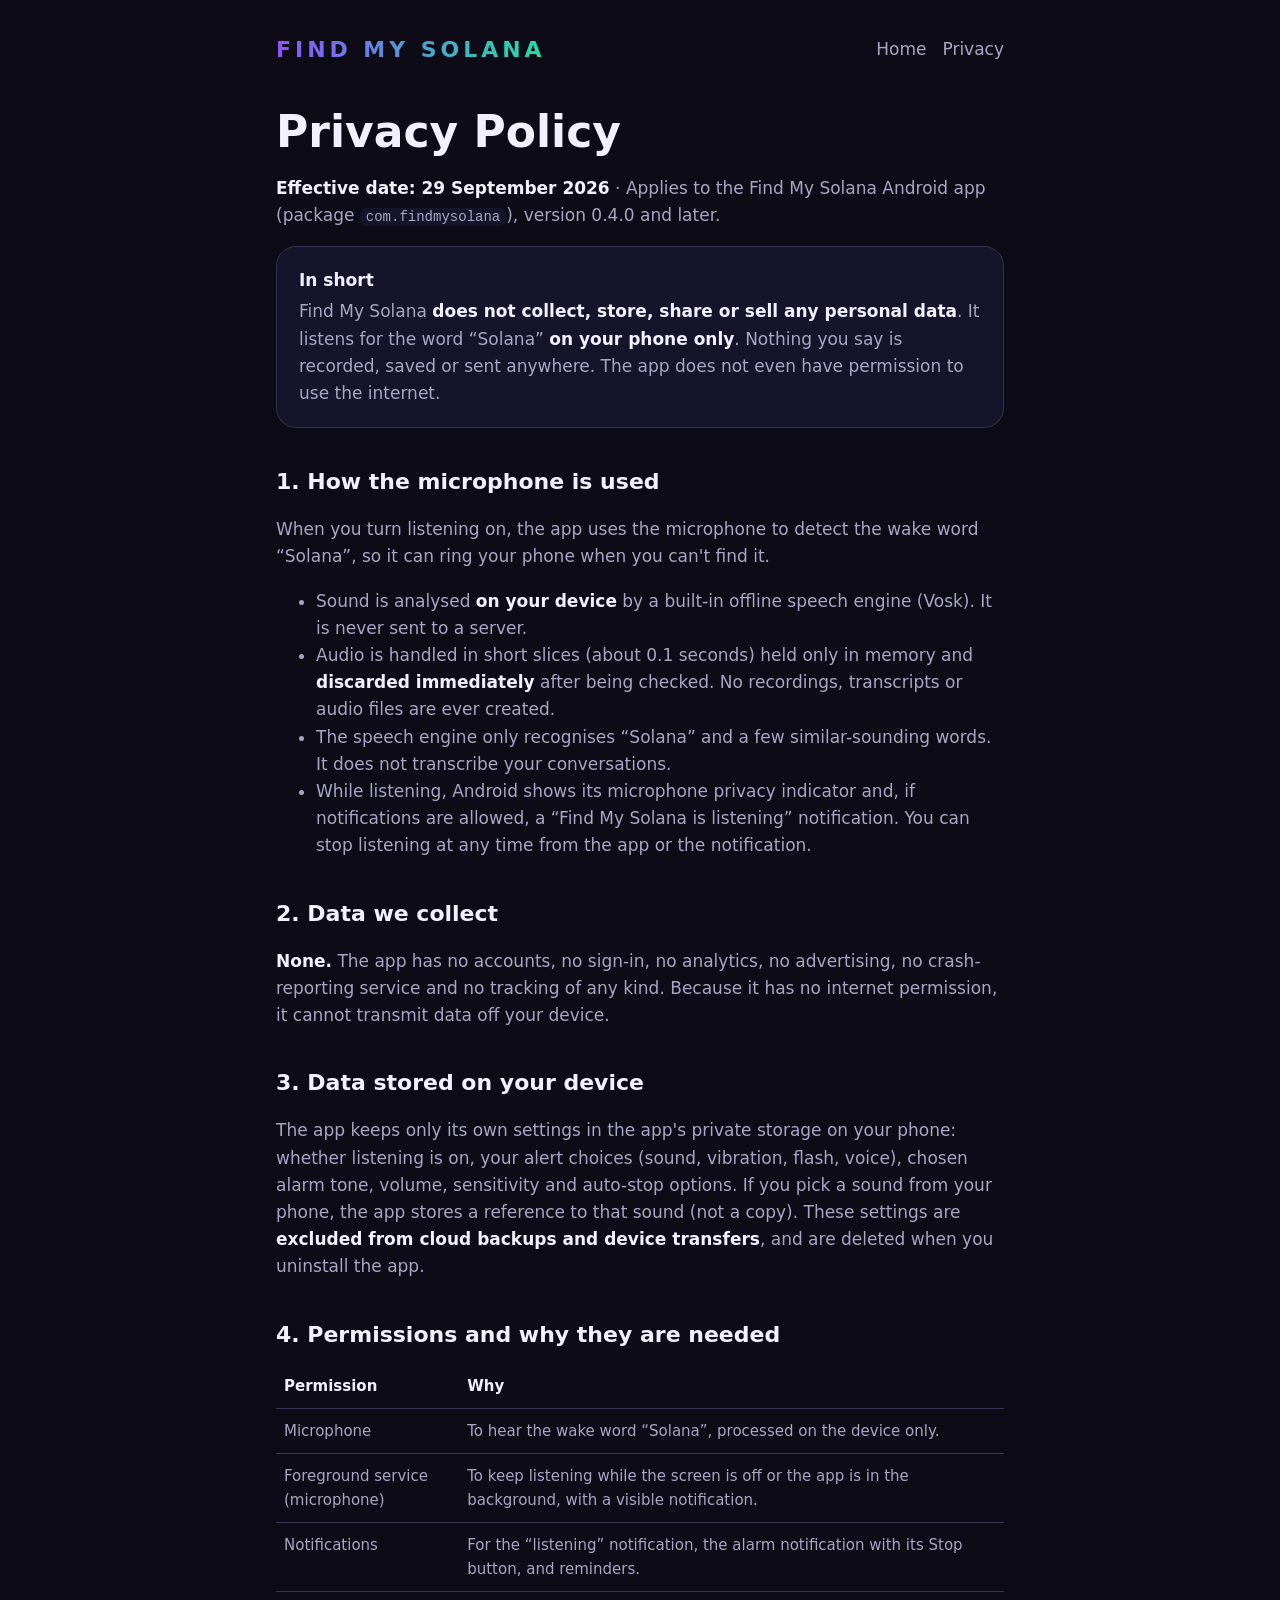
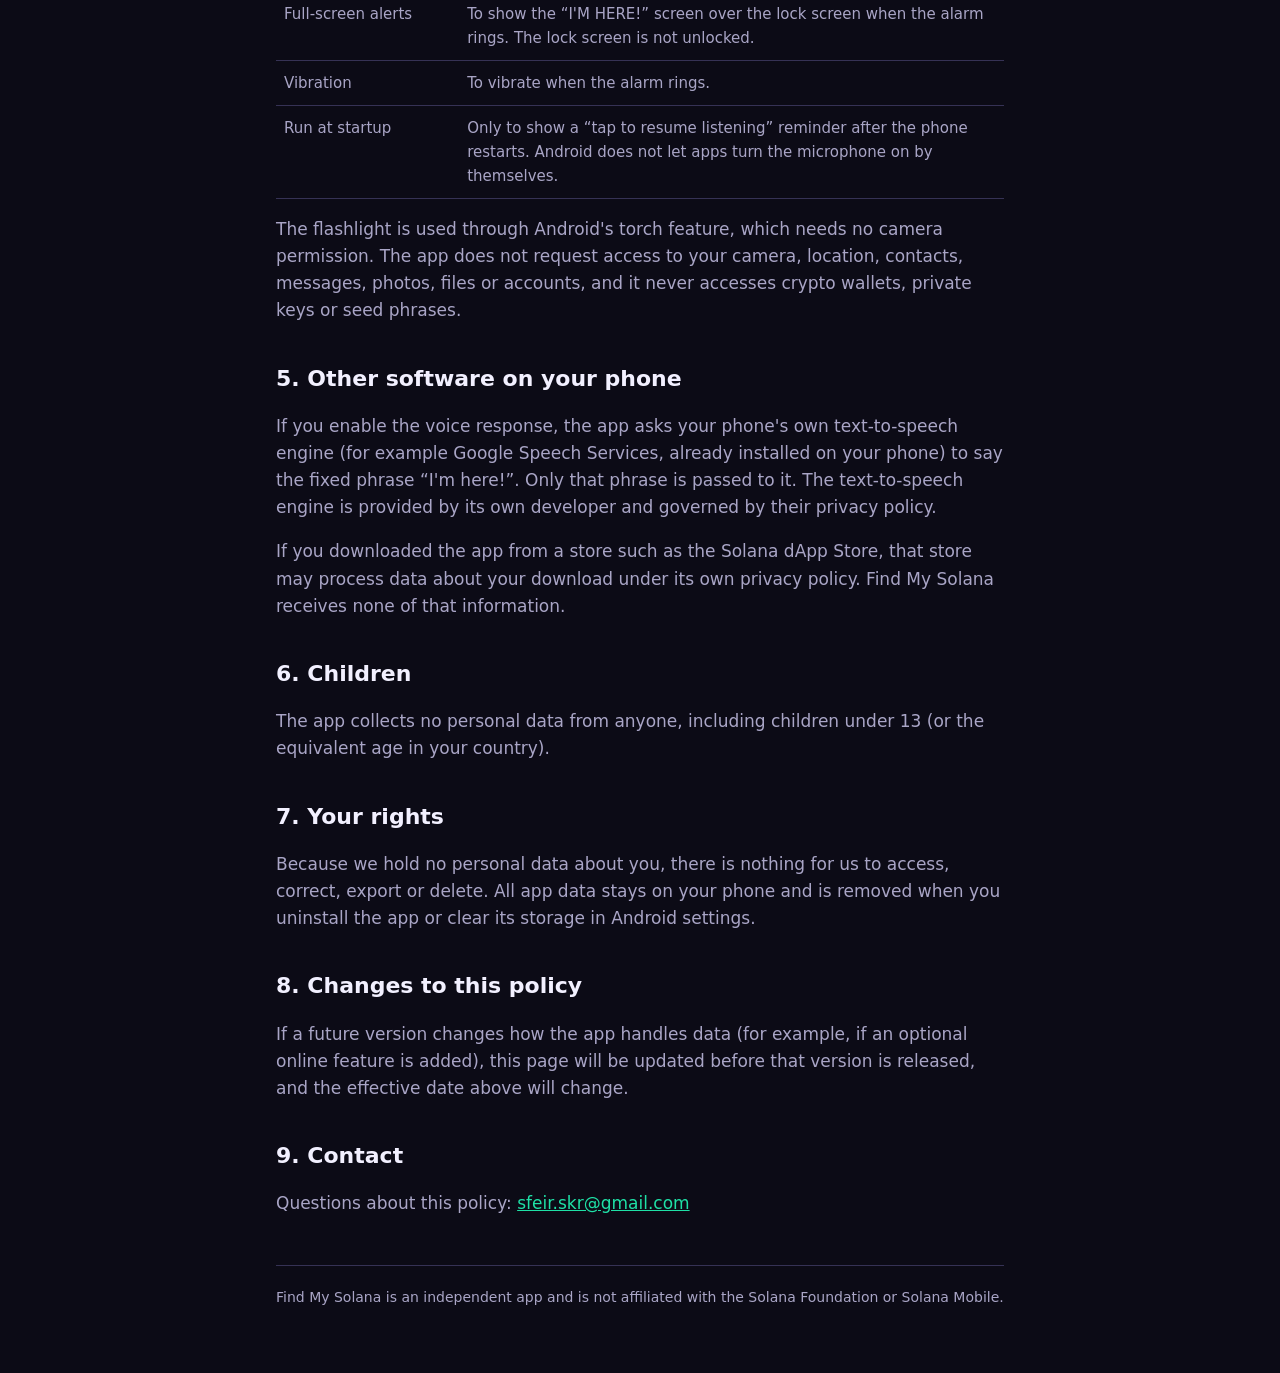
==== privacy.html @ 47b8f07c "Add files via upload" ====
<!doctype html>
<html lang="en">
<head>
  <meta charset="utf-8">
  <meta name="viewport" content="width=device-width, initial-scale=1">
  <title>Privacy Policy – Find My Solana</title>
  <meta name="description" content="Privacy policy for the Find My Solana Android app. Your voice is processed on your device; no data is collected.">
  <link rel="stylesheet" href="style.css">
</head>
<body>
<main>
  <nav>
    <a class="wordmark" href="index.html">FIND MY SOLANA</a>
    <span class="links"><a href="index.html">Home</a><a href="privacy.html">Privacy</a></span>
  </nav>

  <h1>Privacy Policy</h1>
  <p><strong>Effective date: 29 September 2026</strong> · Applies to the Find My Solana Android app (package <code>com.findmysolana</code>), version 0.4.0 and later.</p>

  <div class="card">
    <h3>In short</h3>
    <p>Find My Solana <strong>does not collect, store, share or sell any personal data</strong>. It listens for the word “Solana” <strong>on your phone only</strong>. Nothing you say is recorded, saved or sent anywhere. The app does not even have permission to use the internet.</p>
  </div>

  <h2>1. How the microphone is used</h2>
  <p>When you turn listening on, the app uses the microphone to detect the wake word “Solana”, so it can ring your phone when you can't find it.</p>
  <ul>
    <li>Sound is analysed <strong>on your device</strong> by a built-in offline speech engine (Vosk). It is never sent to a server.</li>
    <li>Audio is handled in short slices (about 0.1 seconds) held only in memory and <strong>discarded immediately</strong> after being checked. No recordings, transcripts or audio files are ever created.</li>
    <li>The speech engine only recognises “Solana” and a few similar-sounding words. It does not transcribe your conversations.</li>
    <li>While listening, Android shows its microphone privacy indicator and, if notifications are allowed, a “Find My Solana is listening” notification. You can stop listening at any time from the app or the notification.</li>
  </ul>

  <h2>2. Data we collect</h2>
  <p><strong>None.</strong> The app has no accounts, no sign-in, no analytics, no advertising, no crash-reporting service and no tracking of any kind. Because it has no internet permission, it cannot transmit data off your device.</p>

  <h2>3. Data stored on your device</h2>
  <p>The app keeps only its own settings in the app's private storage on your phone: whether listening is on, your alert choices (sound, vibration, flash, voice), chosen alarm tone, volume, sensitivity and auto-stop options. If you pick a sound from your phone, the app stores a reference to that sound (not a copy). These settings are <strong>excluded from cloud backups and device transfers</strong>, and are deleted when you uninstall the app.</p>

  <h2>4. Permissions and why they are needed</h2>
  <table>
    <thead><tr><th>Permission</th><th>Why</th></tr></thead>
    <tbody>
      <tr><td>Microphone</td><td>To hear the wake word “Solana”, processed on the device only.</td></tr>
      <tr><td>Foreground service (microphone)</td><td>To keep listening while the screen is off or the app is in the background, with a visible notification.</td></tr>
      <tr><td>Notifications</td><td>For the “listening” notification, the alarm notification with its Stop button, and reminders.</td></tr>
      <tr><td>Full-screen alerts</td><td>To show the “I'M HERE!” screen over the lock screen when the alarm rings. The lock screen is not unlocked.</td></tr>
      <tr><td>Vibration</td><td>To vibrate when the alarm rings.</td></tr>
      <tr><td>Run at startup</td><td>Only to show a “tap to resume listening” reminder after the phone restarts. Android does not let apps turn the microphone on by themselves.</td></tr>
    </tbody>
  </table>
  <p>The flashlight is used through Android's torch feature, which needs no camera permission. The app does not request access to your camera, location, contacts, messages, photos, files or accounts, and it never accesses crypto wallets, private keys or seed phrases.</p>

  <h2>5. Other software on your phone</h2>
  <p>If you enable the voice response, the app asks your phone's own text-to-speech engine (for example Google Speech Services, already installed on your phone) to say the fixed phrase “I'm here!”. Only that phrase is passed to it. The text-to-speech engine is provided by its own developer and governed by their privacy policy.</p>
  <p>If you downloaded the app from a store such as the Solana dApp Store, that store may process data about your download under its own privacy policy. Find My Solana receives none of that information.</p>

  <h2>6. Children</h2>
  <p>The app collects no personal data from anyone, including children under 13 (or the equivalent age in your country).</p>

  <h2>7. Your rights</h2>
  <p>Because we hold no personal data about you, there is nothing for us to access, correct, export or delete. All app data stays on your phone and is removed when you uninstall the app or clear its storage in Android settings.</p>

  <h2>8. Changes to this policy</h2>
  <p>If a future version changes how the app handles data (for example, if an optional online feature is added), this page will be updated before that version is released, and the effective date above will change.</p>

  <h2>9. Contact</h2>
  <p>Questions about this policy: <a href="mailto:sfeir.skr@gmail.com">sfeir.skr@gmail.com</a></p>

  <footer>Find My Solana is an independent app and is not affiliated with the Solana Foundation or Solana Mobile.</footer>
</main>
</body>
</html>
---- style.css ----
/* Find My Solana website. Self-contained: no external fonts, scripts or trackers. */
:root {
  --bg: #0c0b16; --surface: #16142a; --outline: #363255;
  --text: #f2f0ff; --muted: #a9a5c6; --violet: #8c52ff; --mint: #1fe0a6;
}
* { box-sizing: border-box; }
html { -webkit-text-size-adjust: 100%; }
body {
  margin: 0; background: var(--bg); color: var(--text);
  font: 17px/1.6 system-ui, -apple-system, "Segoe UI", Roboto, sans-serif;
}
main { max-width: 760px; margin: 0 auto; padding: 32px 16px 64px; }
a { color: var(--mint); }
.wordmark {
  font-weight: 900; letter-spacing: .18em; font-size: 22px; text-decoration: none;
  background: linear-gradient(90deg, var(--violet), var(--mint));
  -webkit-background-clip: text; background-clip: text; color: transparent;
}
nav { display: flex; justify-content: space-between; align-items: center; gap: 16px; flex-wrap: wrap; margin-bottom: 40px; }
nav .links a { color: var(--muted); text-decoration: none; margin-left: 16px; }
nav .links a:hover { color: var(--text); }
h1 { font-size: clamp(30px, 7vw, 44px); line-height: 1.15; margin: 0 0 12px; }
h2 { font-size: 22px; margin: 36px 0 8px; }
p, li { color: var(--muted); }
strong { color: var(--text); }
.lead { font-size: 19px; }
.card { background: var(--surface); border: 1px solid var(--outline); border-radius: 20px; padding: 20px 22px; margin: 16px 0; }
.card h3 { margin: 0 0 4px; font-size: 17px; }
.card p { margin: 0; }
.grid { display: grid; grid-template-columns: repeat(auto-fit, minmax(210px, 1fr)); gap: 12px; }
.pill { display: inline-block; padding: 4px 12px; border-radius: 999px; border: 1px solid var(--mint); color: var(--mint); font-size: 14px; margin: 0 6px 8px 0; }
table { width: 100%; border-collapse: collapse; margin: 12px 0; font-size: 15px; }
th, td { text-align: left; vertical-align: top; padding: 10px 8px; border-bottom: 1px solid var(--outline); }
th { color: var(--text); } td { color: var(--muted); }
code { background: var(--surface); padding: 1px 6px; border-radius: 6px; font-size: 14px; }
footer { margin-top: 48px; padding-top: 20px; border-top: 1px solid var(--outline); color: var(--muted); font-size: 14px; }
@media (max-width: 520px) { table, thead, tbody, tr, th, td { display: block; } th { padding-bottom: 0; border: 0; } }
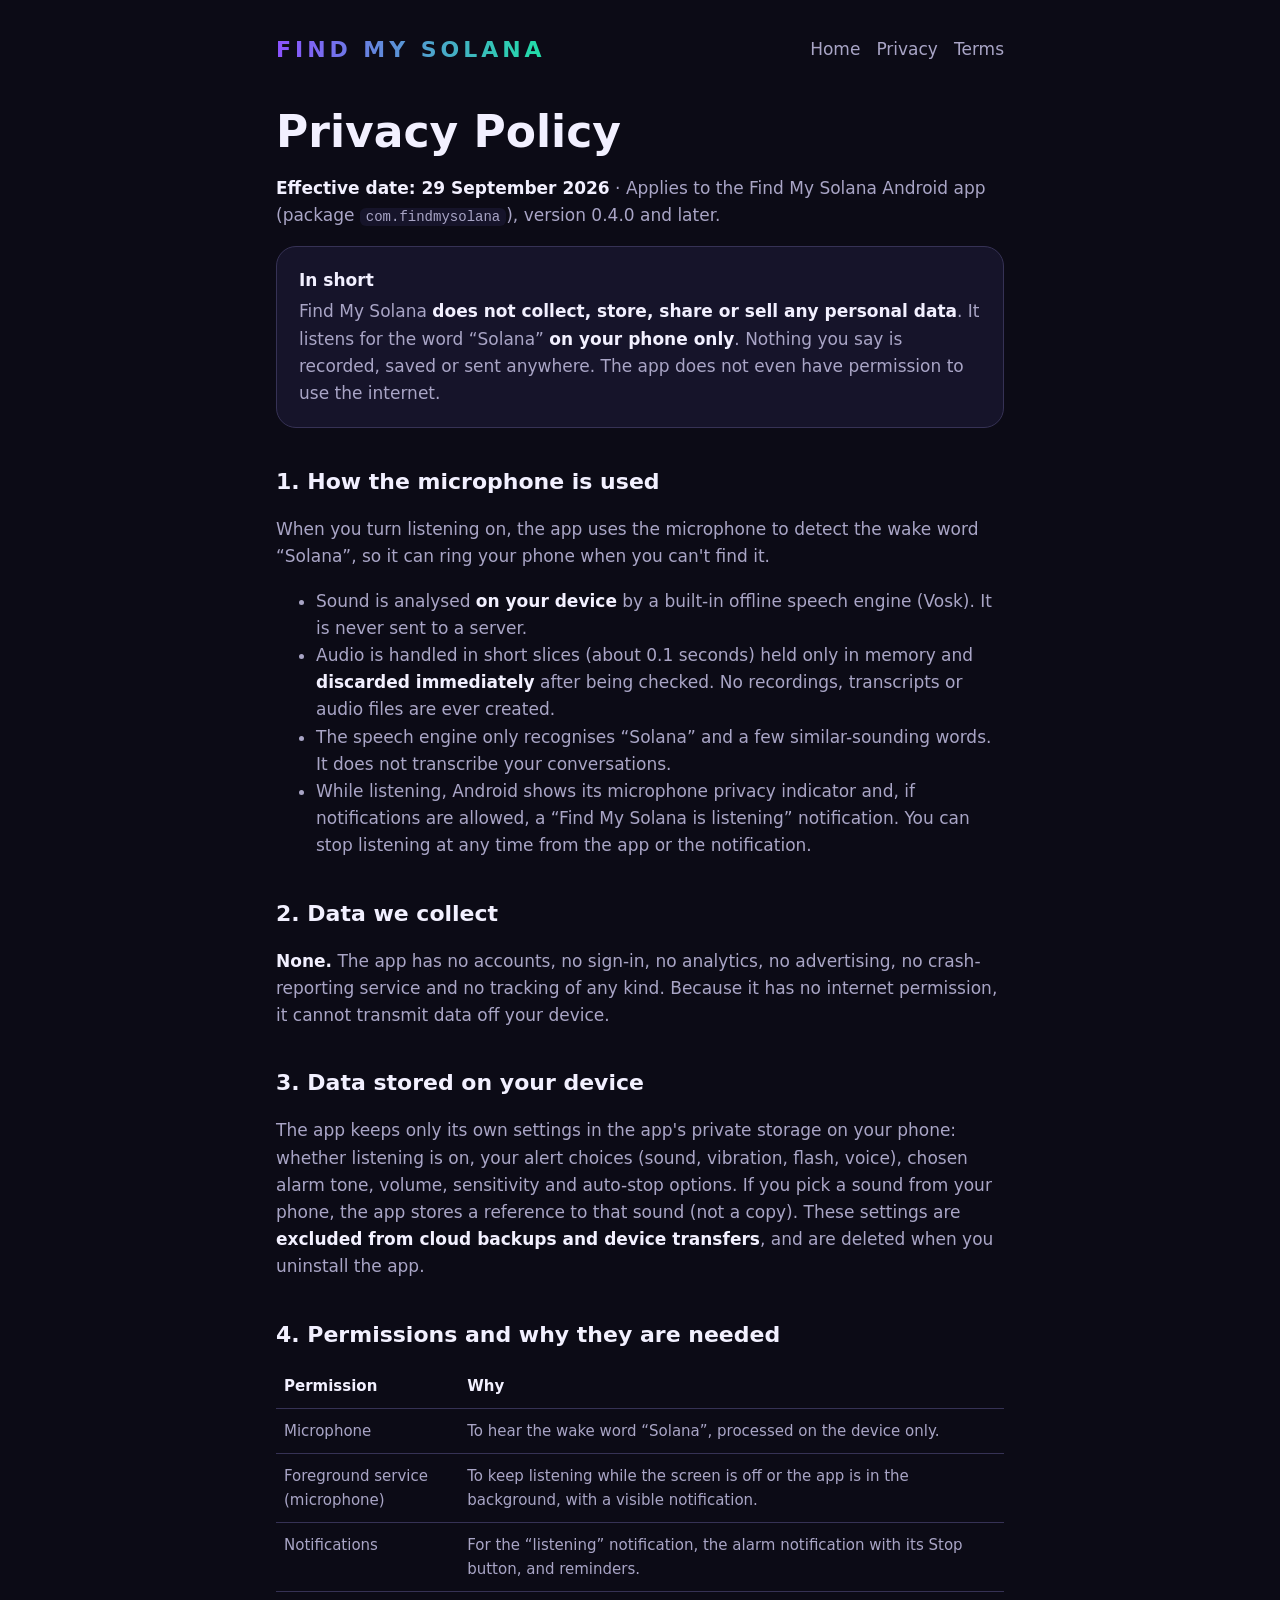
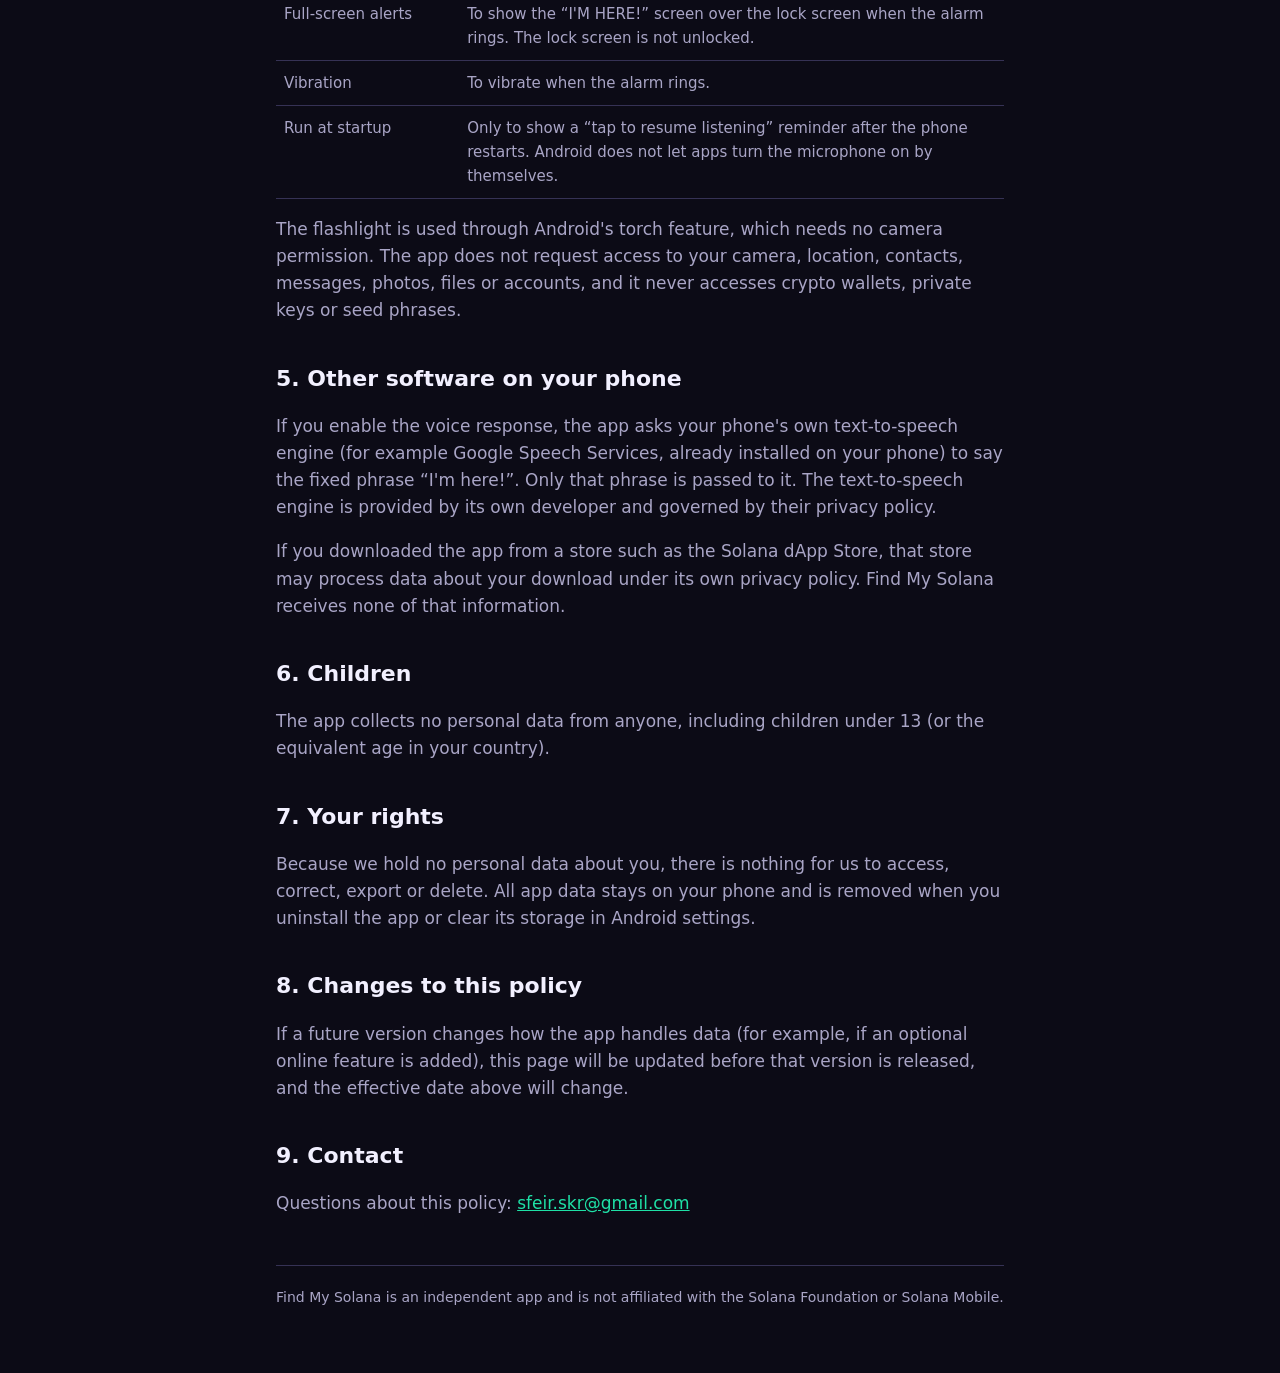
==== commit cd657660: "Add files via upload" ====
--- a/privacy.html
+++ b/privacy.html
@@ -11,7 +11,7 @@
 <main>
   <nav>
     <a class="wordmark" href="index.html">FIND MY SOLANA</a>
-    <span class="links"><a href="index.html">Home</a><a href="privacy.html">Privacy</a></span>
+    <span class="links"><a href="index.html">Home</a><a href="privacy.html">Privacy</a><a href="terms.html">Terms</a></span>
   </nav>
 
   <h1>Privacy Policy</h1>
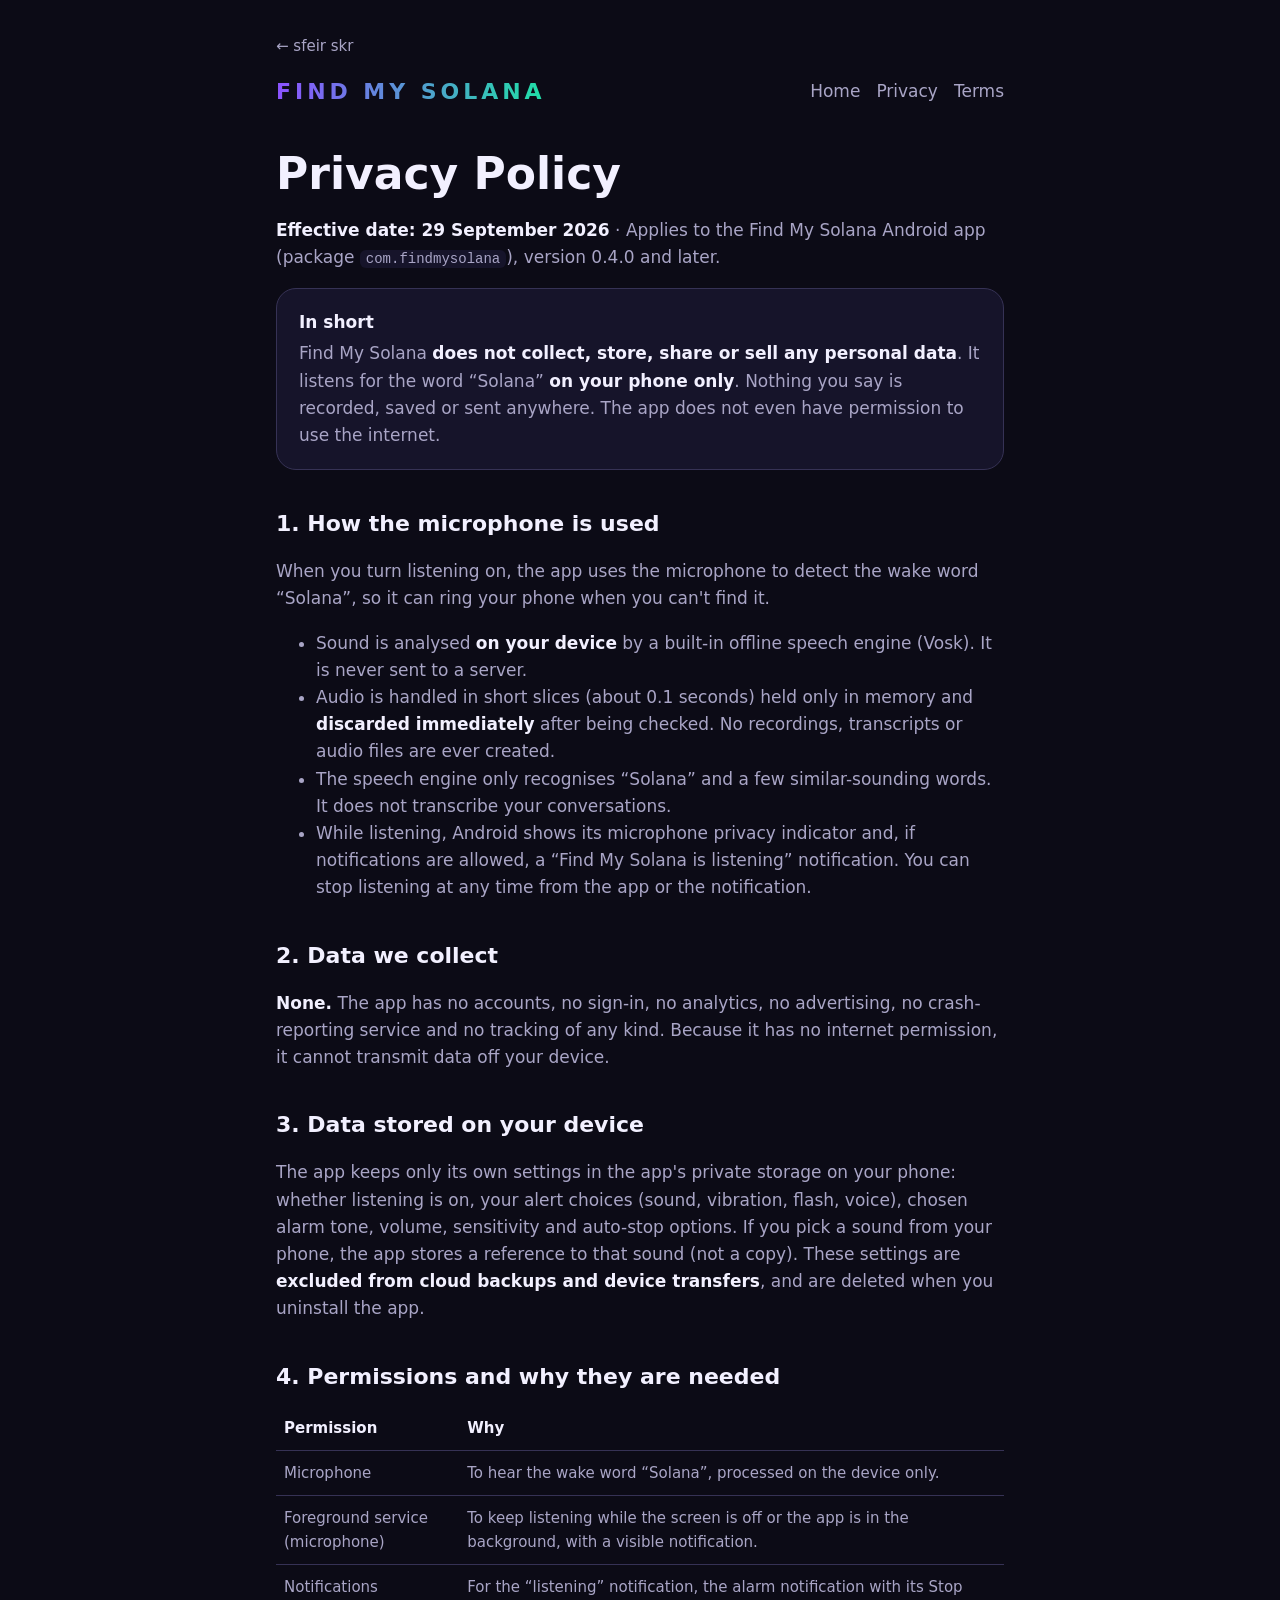
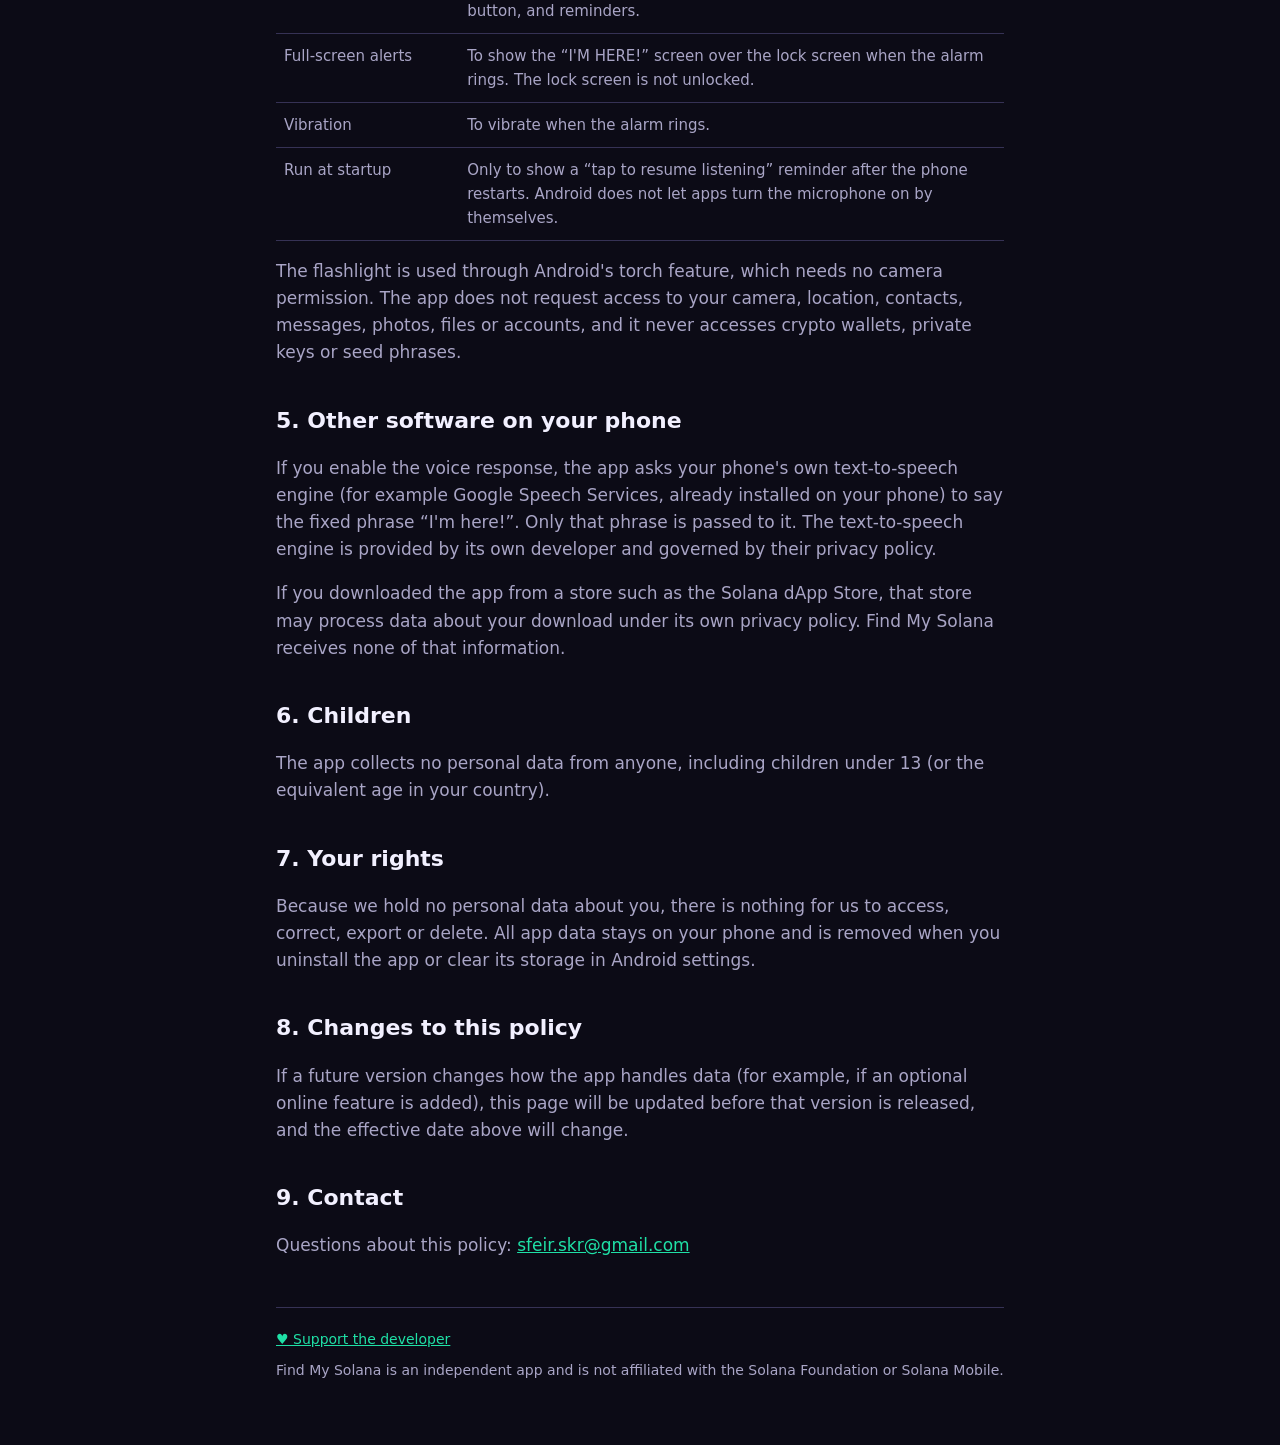
==== commit d110208d: "Add files via upload" ====
--- a/privacy.html
+++ b/privacy.html
@@ -5,10 +5,12 @@
   <meta name="viewport" content="width=device-width, initial-scale=1">
   <title>Privacy Policy – Find My Solana</title>
   <meta name="description" content="Privacy policy for the Find My Solana Android app. Your voice is processed on your device; no data is collected.">
+  <link rel="icon" type="image/svg+xml" href="favicon.svg">
   <link rel="stylesheet" href="style.css">
 </head>
 <body>
 <main>
+  <a class="back" href="https://skr.sfeir.zip/">← sfeir skr</a>
   <nav>
     <a class="wordmark" href="index.html">FIND MY SOLANA</a>
     <span class="links"><a href="index.html">Home</a><a href="privacy.html">Privacy</a><a href="terms.html">Terms</a></span>
@@ -67,7 +69,7 @@
   <h2>9. Contact</h2>
   <p>Questions about this policy: <a href="mailto:sfeir.skr@gmail.com">sfeir.skr@gmail.com</a></p>
 
-  <footer>Find My Solana is an independent app and is not affiliated with the Solana Foundation or Solana Mobile.</footer>
+  <footer><p style="margin:0 0 8px"><a href="https://skr.sfeir.zip/support/">♥ Support the developer</a></p>Find My Solana is an independent app and is not affiliated with the Solana Foundation or Solana Mobile.</footer>
 </main>
 </body>
 </html>
--- a/style.css
+++ b/style.css
@@ -28,6 +28,21 @@
 .card h3 { margin: 0 0 4px; font-size: 17px; }
 .card p { margin: 0; }
 .grid { display: grid; grid-template-columns: repeat(auto-fit, minmax(210px, 1fr)); gap: 12px; }
+.hero-logo { display: block; width: 128px; height: 128px; border-radius: 28px; margin: 0 0 24px; background: #151226; }
+.grid.two { grid-template-columns: repeat(2, minmax(0, 1fr)); }
+.grid .card { margin: 0; }
+@media (max-width: 520px) { .grid.two .card { padding: 14px; } .grid.two .card h3 { font-size: 16px; } .grid.two .card p { font-size: 15px; line-height: 1.45; } }
+.hero { display: flex; align-items: center; justify-content: flex-start; gap: 24px; margin-bottom: 8px; }
+.hero h1 { margin: 0; }
+.hero .hero-logo { margin: 0; flex: none; order: -1; } /* logo on the left, title next to it */
+.hero-logo svg { width: 78%; height: 78%; }
+@media (max-width: 520px) {
+  .hero { gap: 12px; }
+  .hero h1 { font-size: 26px; }
+  .hero .hero-logo { width: 72px; height: 72px; border-radius: 16px; }
+}
+.back { display: inline-block; margin: 0 0 16px; color: var(--muted); text-decoration: none; font-size: 15px; }
+.back:hover { color: var(--text); }
 .pill { display: inline-block; padding: 4px 12px; border-radius: 999px; border: 1px solid var(--mint); color: var(--mint); font-size: 14px; margin: 0 6px 8px 0; }
 table { width: 100%; border-collapse: collapse; margin: 12px 0; font-size: 15px; }
 th, td { text-align: left; vertical-align: top; padding: 10px 8px; border-bottom: 1px solid var(--outline); }
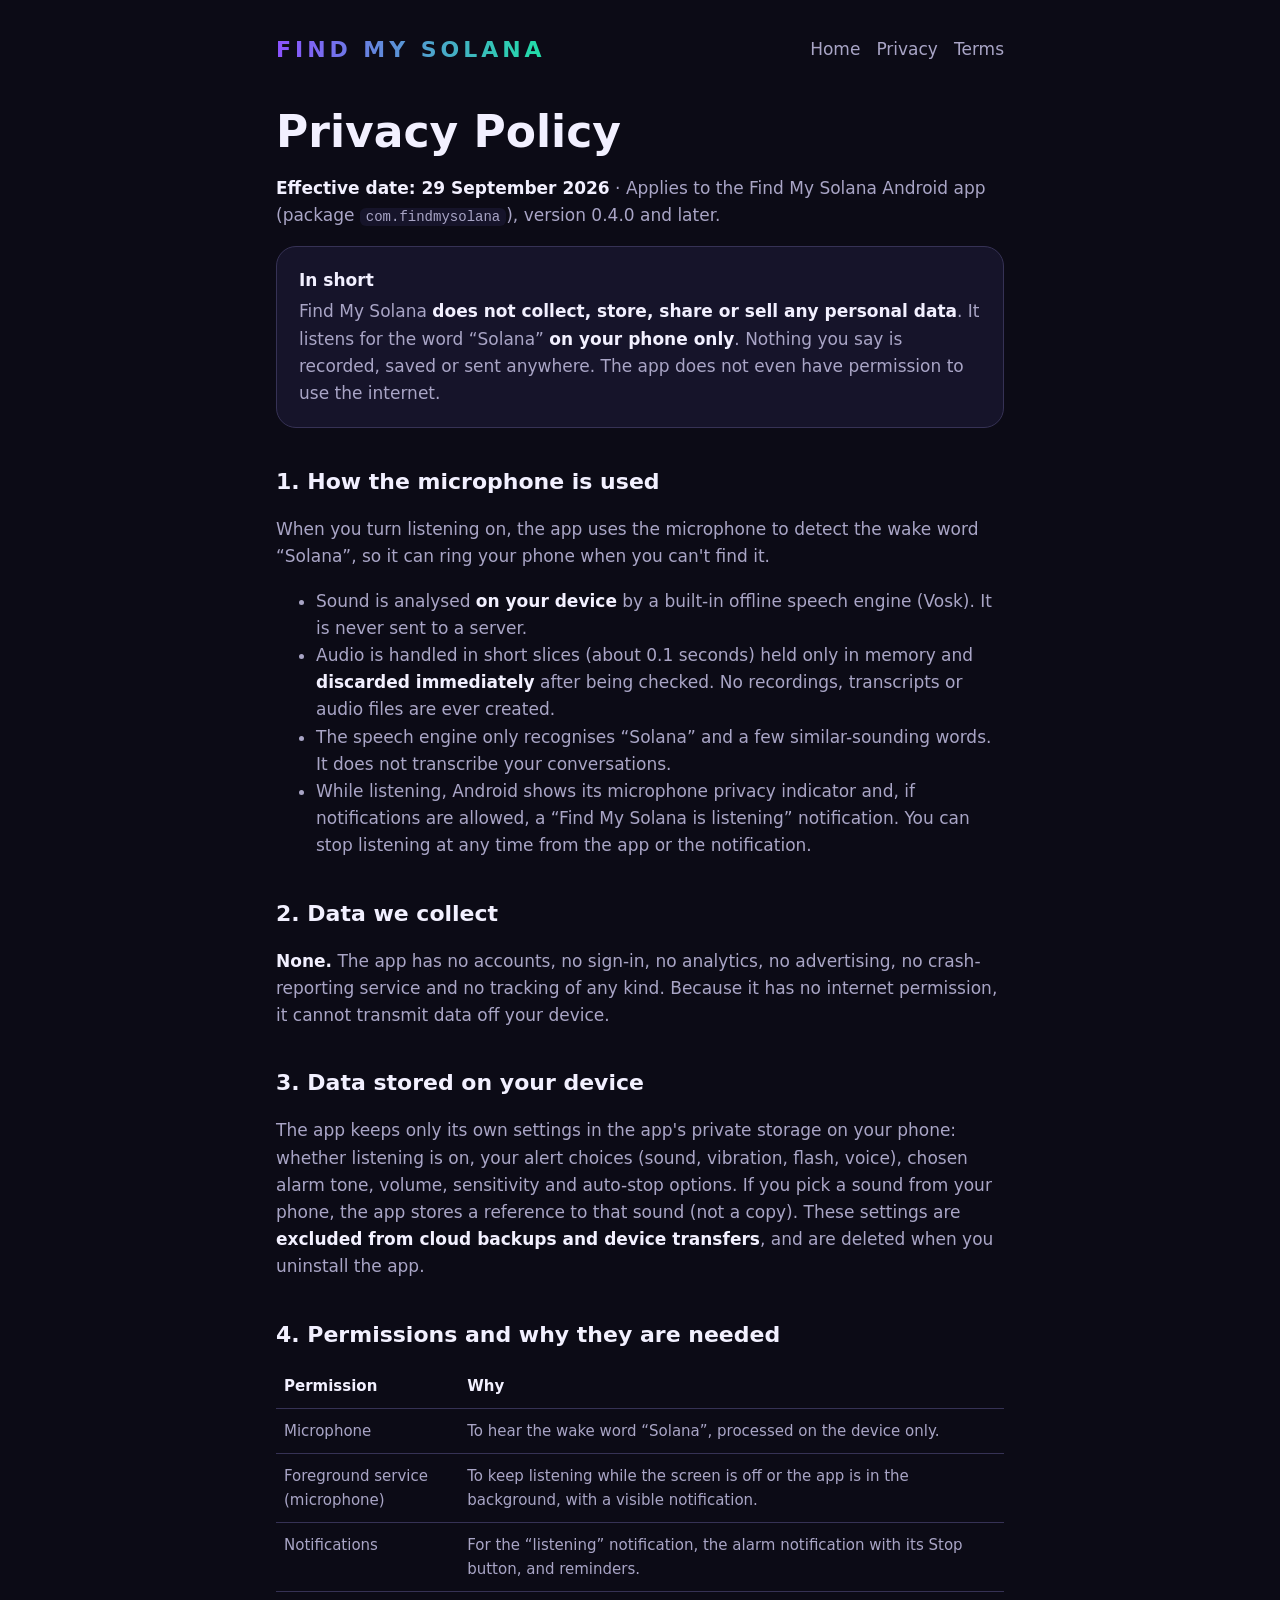
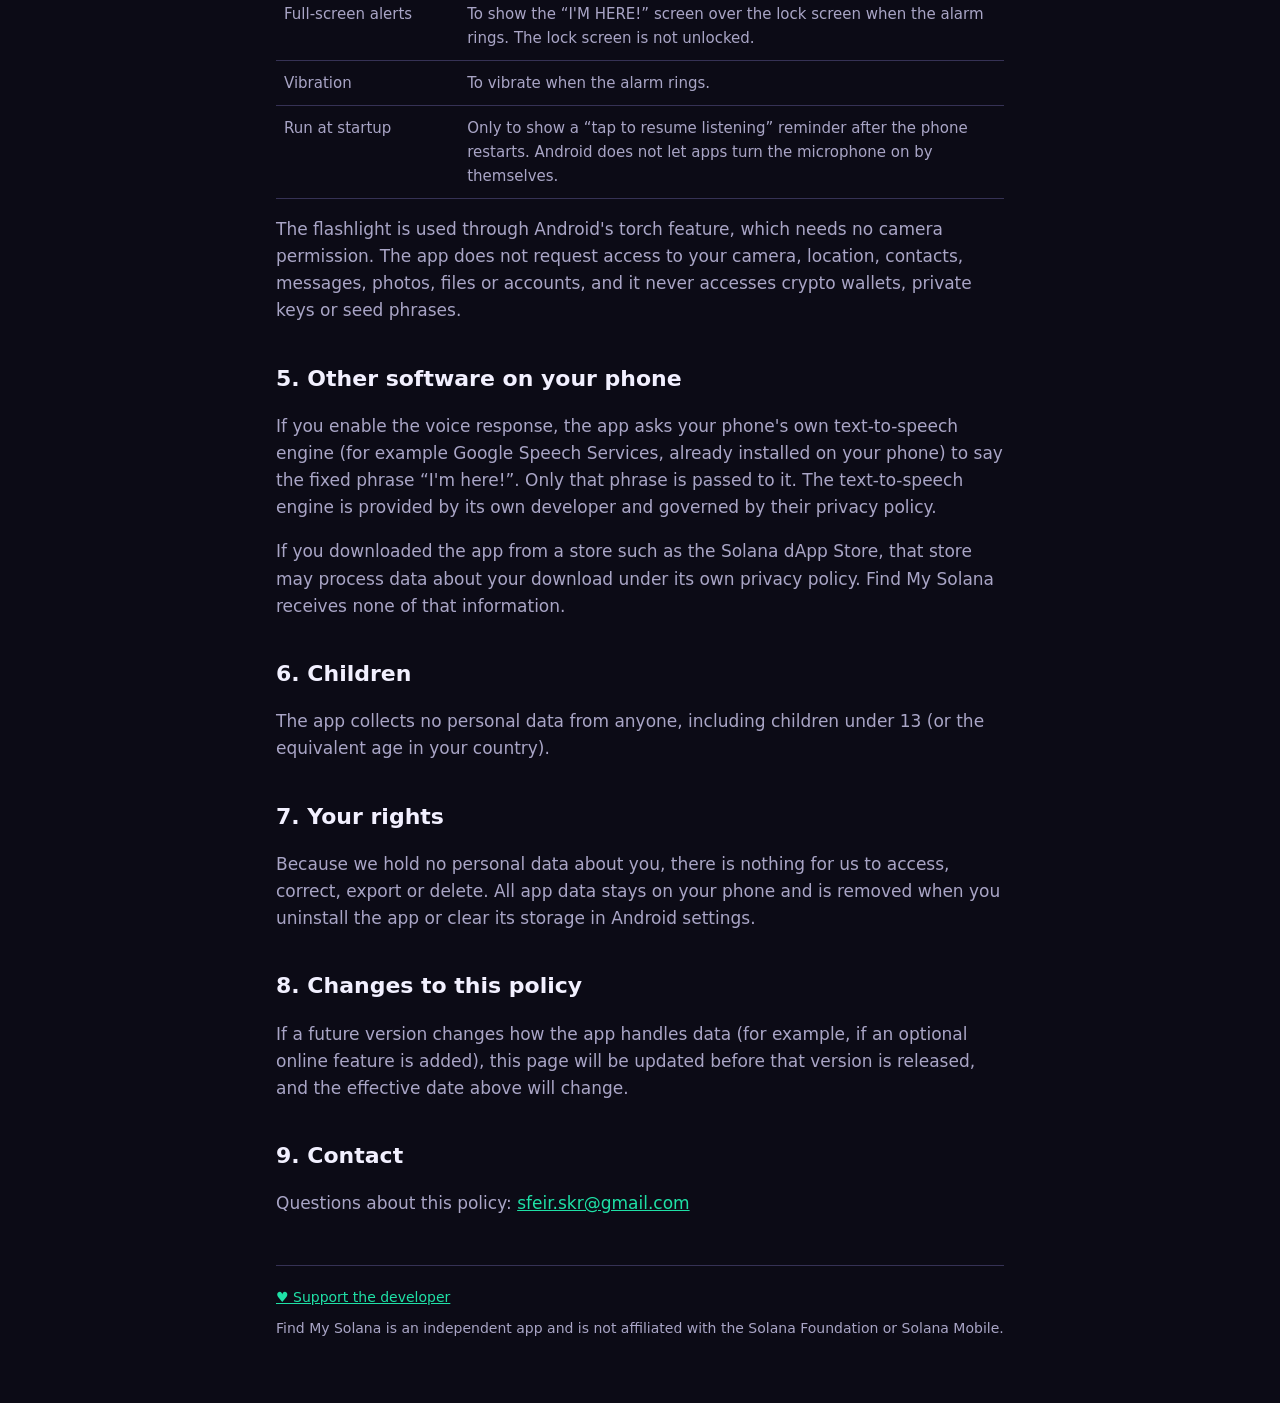
==== commit 1ed61bd4: "Add files via upload" ====
--- a/privacy.html
+++ b/privacy.html
@@ -10,7 +10,6 @@
 </head>
 <body>
 <main>
-  <a class="back" href="https://skr.sfeir.zip/">← sfeir skr</a>
   <nav>
     <a class="wordmark" href="index.html">FIND MY SOLANA</a>
     <span class="links"><a href="index.html">Home</a><a href="privacy.html">Privacy</a><a href="terms.html">Terms</a></span>
